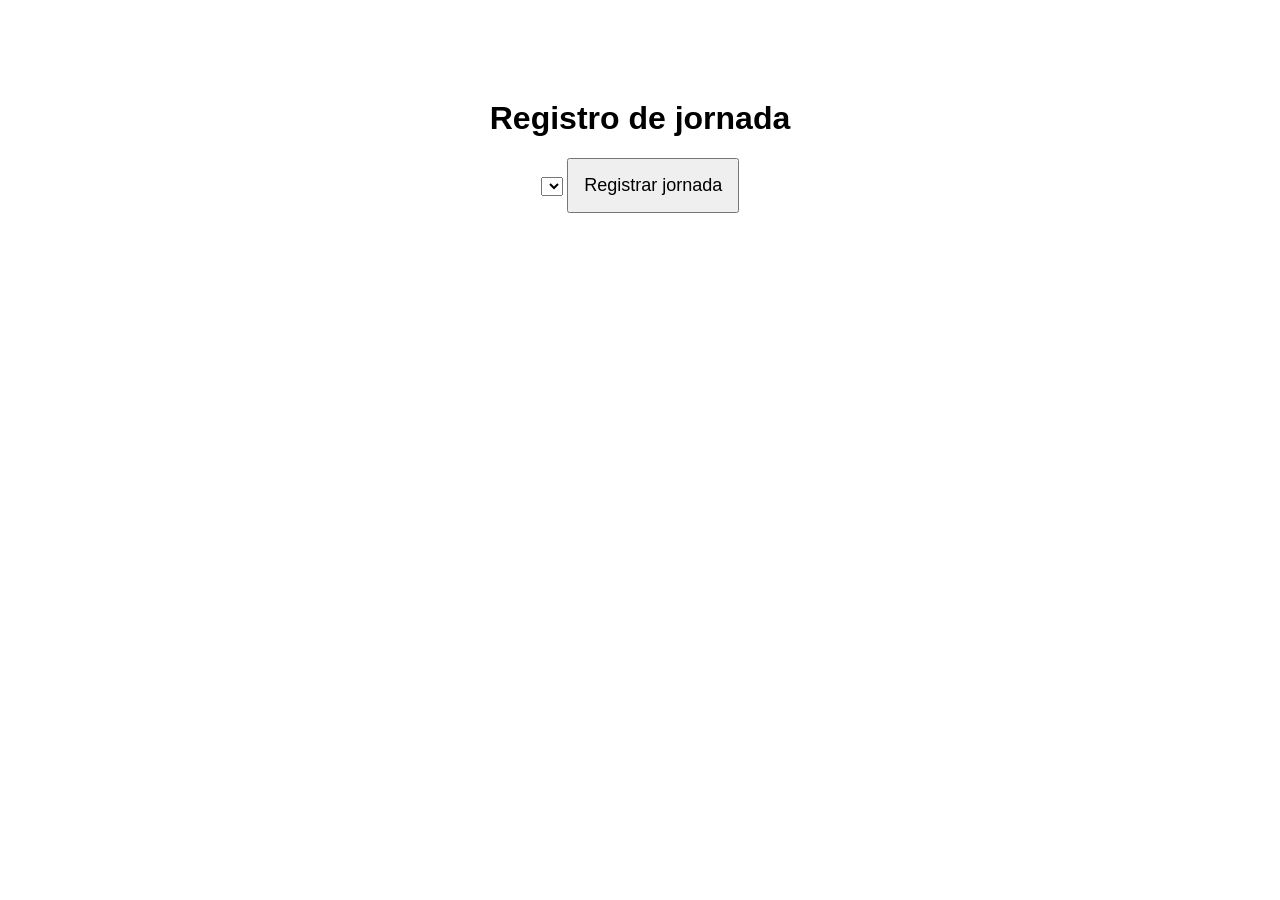
==== frontend/index.html @ 9835884b "primer commit sistema peluqueria" ====
<!DOCTYPE html>
<html>

<head>
<meta charset="UTF-8">
<title>Registro de jornada</title>
<link rel="stylesheet" href="style.css">
</head>

<body>

<h1>Registro de jornada</h1>

<select id="empleado"></select>

<button onclick="registrar()">Registrar jornada</button>

<p id="mensaje"></p>

<script src="script.js"></script>

</body>
</html>
---- frontend/style.css ----
body{
font-family:Arial;
text-align:center;
margin-top:100px;
}

button{
padding:15px;
font-size:18px;
}
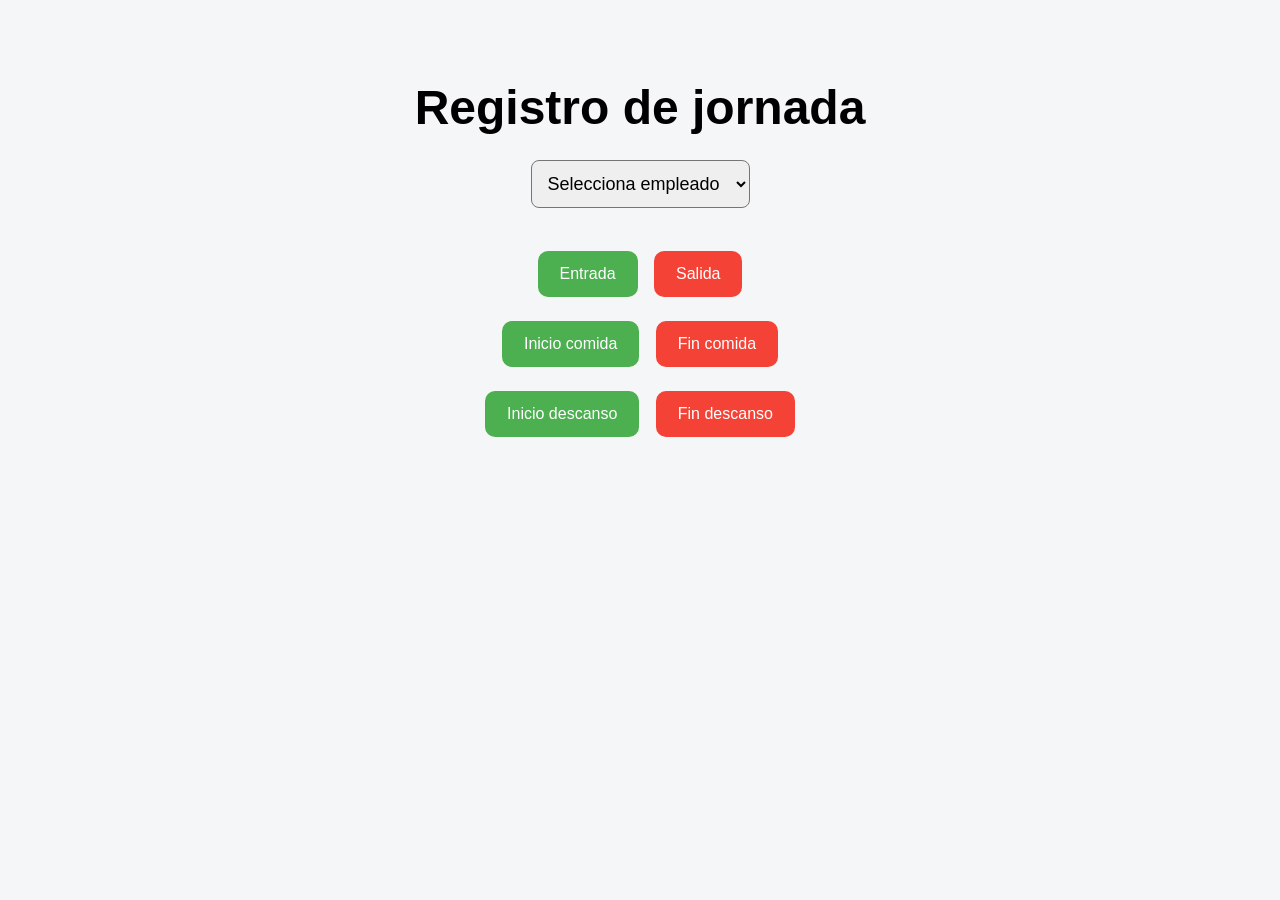
==== commit d972a5bd: "add resumen_hoy route" ====
--- a/frontend/index.html
+++ b/frontend/index.html
@@ -11,10 +11,29 @@
 
 <h1>Registro de jornada</h1>
 
-<select id="empleado"></select>
+<select id="empleado_id">
+  <option value="">Selecciona empleado</option>
+  <option value="1">Camilo</option>
+  <option value="2">Ronald</option>
+  <option value="3">Melany</option>
+</select>
 
-<button onclick="registrar()">Registrar jornada</button>
+<div>
+  <button onclick="marcar('entrada')">Entrada</button>
+  <button onclick="marcar('salida')">Salida</button>
+</div>
 
+<div>
+  <button onclick="marcar('inicio_comida')">Inicio comida</button>
+  <button onclick="marcar('fin_comida')">Fin comida</button>
+</div>
+
+<div>
+  <button onclick="marcar('inicio_descanso')">Inicio descanso</button>
+  <button onclick="marcar('fin_descanso')">Fin descanso</button>
+</div>
+
+<p id="mensaje"></p>
 <p id="mensaje"></p>
 
 <script src="script.js"></script>
--- a/frontend/style.css
+++ b/frontend/style.css
@@ -1,10 +1,85 @@
-body{
-font-family:Arial;
-text-align:center;
-margin-top:100px;
+body {
+  font-family: Arial, sans-serif;
+  background: #f4f6f8;
+  text-align: center;
+  margin-top: 80px;
 }
 
-button{
-padding:15px;
-font-size:18px;
+h1 {
+  margin-bottom: 20px;
+}
+
+select {
+  padding: 10px;
+  font-size: 16px;
+  margin-bottom: 20px;
+}
+
+button {
+  margin: 5px;
+  padding: 12px 18px;
+  border: none;
+  border-radius: 8px;
+  cursor: pointer;
+  font-size: 14px;
+  transition: 0.2s;
+}
+
+button:hover {
+  transform: scale(1.05);
+}
+
+button:nth-child(1) { background: #4CAF50; color: white; }
+button:nth-child(2) { background: #f44336; color: white; }
+button:nth-child(3) { background: #ff9800; color: white; }
+button:nth-child(4) { background: #2196F3; color: white; }
+button:nth-child(5) { background: #9c27b0; color: white; }
+button:nth-child(6) { background: #607d8b; color: white; }
+
+#mensaje {
+  margin-top: 20px;
+  font-weight: bold;
+}
+
+body {
+  font-family: Arial, sans-serif;
+  background: #f4f6f8;
+  text-align: center;
+  margin-top: 80px;
+}
+
+h1 {
+  margin-bottom: 25px;
+  font-size: 48px;
+}
+
+select {
+  padding: 12px;
+  font-size: 18px;
+  margin-bottom: 25px;
+  border-radius: 8px;
+}
+
+div {
+  margin: 12px 0;
+}
+
+button {
+  margin: 6px;
+  padding: 14px 22px;
+  border: none;
+  border-radius: 10px;
+  cursor: pointer;
+  font-size: 16px;
+  transition: 0.2s;
+}
+
+button:hover {
+  transform: scale(1.04);
+}
+
+#mensaje {
+  margin-top: 25px;
+  font-weight: bold;
+  font-size: 18px;
 }
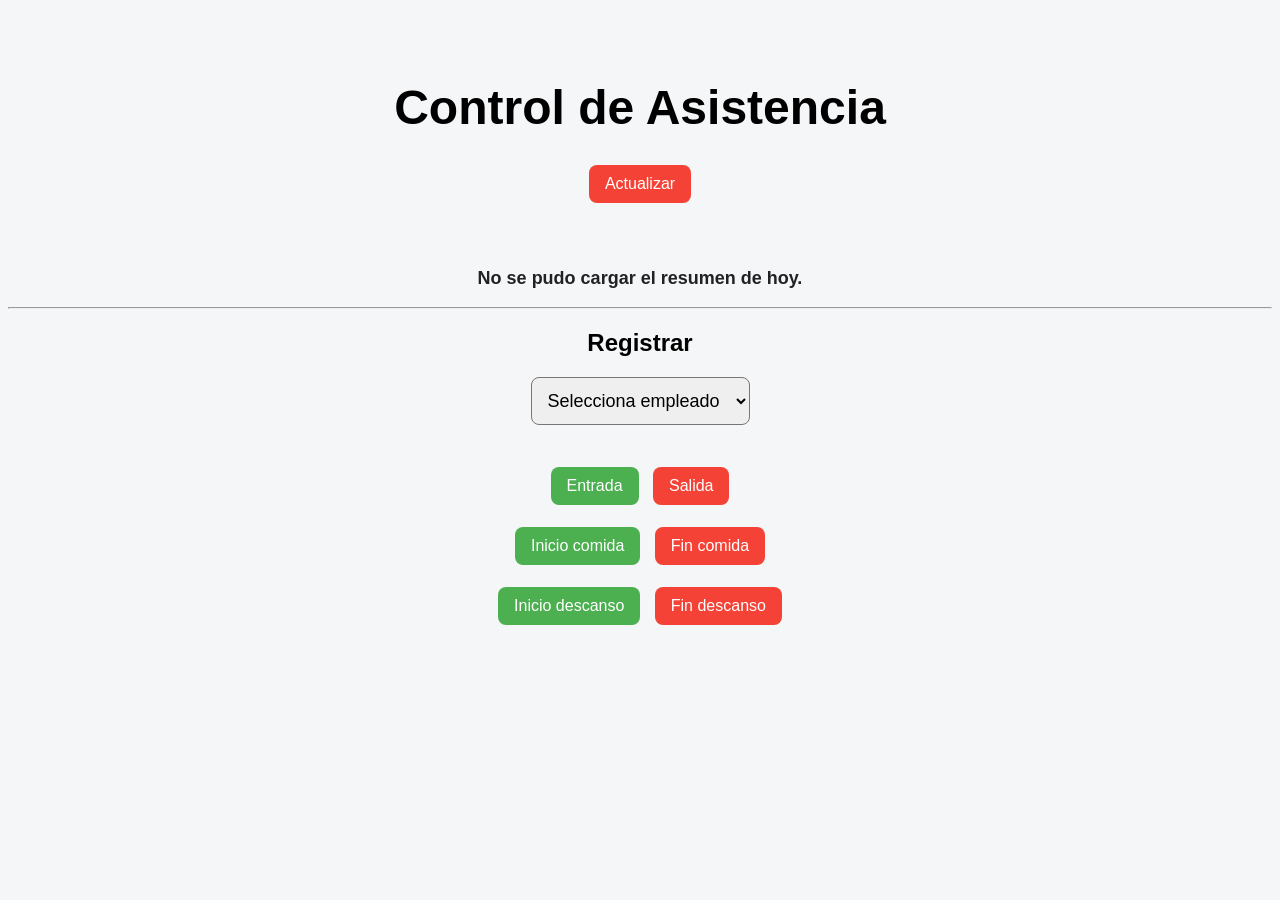
==== commit 7a0ecb02: "cambios nuevos" ====
--- a/frontend/index.html
+++ b/frontend/index.html
@@ -1,42 +1,46 @@
 <!DOCTYPE html>
 <html>
-
 <head>
-<meta charset="UTF-8">
-<title>Registro de jornada</title>
-<link rel="stylesheet" href="style.css">
+  <meta charset="UTF-8">
+  <title>Registro de jornada</title>
+  <link rel="stylesheet" href="style.css">
 </head>
-
 <body>
 
-<h1>Registro de jornada</h1>
+  <h1>Control de Asistencia</h1>
 
-<select id="empleado_id">
-  <option value="">Selecciona empleado</option>
-  <option value="1">Camilo</option>
-  <option value="2">Ronald</option>
-  <option value="3">Melany</option>
-</select>
+  <button onclick="cargarResumen()">Actualizar</button>
 
-<div>
-  <button onclick="marcar('entrada')">Entrada</button>
-  <button onclick="marcar('salida')">Salida</button>
-</div>
+  <div id="panel"></div>
 
-<div>
-  <button onclick="marcar('inicio_comida')">Inicio comida</button>
-  <button onclick="marcar('fin_comida')">Fin comida</button>
-</div>
+  <p id="mensaje"></p>
+  <hr>
 
-<div>
-  <button onclick="marcar('inicio_descanso')">Inicio descanso</button>
-  <button onclick="marcar('fin_descanso')">Fin descanso</button>
-</div>
+  <h2>Registrar</h2>
 
-<p id="mensaje"></p>
-<p id="mensaje"></p>
+  <select id="empleado_id">
+    <option value="">Selecciona empleado</option>
+    <option value="1">Camilo</option>
+    <option value="2">Ronald</option>
+    <option value="3">Melany</option>
+  </select>
 
-<script src="script.js"></script>
+  <div>
+    <button onclick="marcar('entrada')">Entrada</button>
+    <button onclick="marcar('salida')">Salida</button>
+  </div>
+
+  <div>
+    <button onclick="marcar('inicio_comida')">Inicio comida</button>
+    <button onclick="marcar('fin_comida')">Fin comida</button>
+  </div>
+
+  <div>
+    <button onclick="marcar('inicio_descanso')">Inicio descanso</button>
+    <button onclick="marcar('fin_descanso')">Fin descanso</button>
+  </div>
+
+  <script src="script.js"></script>
 
 </body>
 </html>
--- a/frontend/style.css
+++ b/frontend/style.css
@@ -82,4 +82,53 @@
   margin-top: 25px;
   font-weight: bold;
   font-size: 18px;
+}
+body {
+  font-family: Arial;
+  background: #f4f6f8;
+  text-align: center;
+}
+
+h1 {
+  margin-top: 30px;
+}
+
+#panel {
+  display: flex;
+  justify-content: center;
+  gap: 20px;
+  margin: 30px;
+}
+
+.card {
+  background: white;
+  padding: 20px;
+  border-radius: 12px;
+  width: 180px;
+  box-shadow: 0 4px 10px rgba(0,0,0,0.1);
+}
+
+button {
+  margin: 5px;
+  padding: 10px 16px;
+  border: none;
+  border-radius: 8px;
+  cursor: pointer;
+}
+.card h3 {
+  margin-bottom: 10px;
+}
+
+.tiempo {
+  font-size: 22px;
+  font-weight: bold;
+  color: #222;
+  margin: 12px 0;
+}
+
+#mensaje {
+  margin-top: 20px;
+  font-size: 18px;
+  font-weight: bold;
+  color: #222;
 }
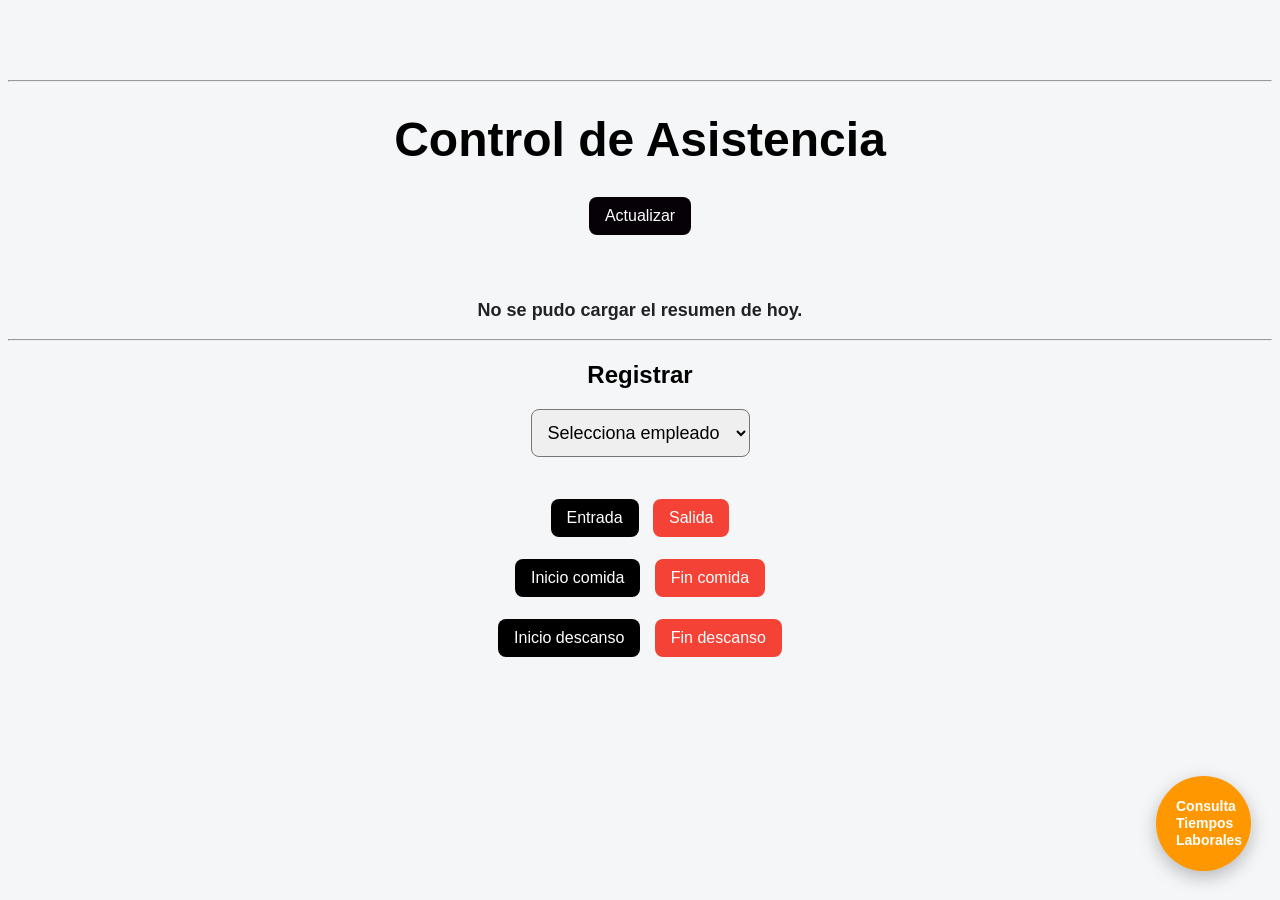
==== commit 7a7a5ead: "Proyecto control asistencia listo" ====
--- a/frontend/index.html
+++ b/frontend/index.html
@@ -4,6 +4,35 @@
   <meta charset="UTF-8">
   <title>Registro de jornada</title>
   <link rel="stylesheet" href="style.css">
+  <hr>
+
+<!-- Botón flotante -->
+<button id="btnHistorialFlotante" onclick="toggleHistorial()">
+  Consulta Tiempos Laborales
+</button>
+
+<!-- Panel flotante del historial -->
+<div id="panelHistorial" class="panel-historial oculto">
+  <div class="panel-historial-header">
+    <h2>Historial de jornadas</h2>
+    <button class="cerrar-panel" onclick="toggleHistorial()">✕</button>
+  </div>
+
+  <div class="filtros-historial">
+    <select id="filtro_empleado">
+      <option value="">Todos los empleados</option>
+      <option value="1">Camilo</option>
+      <option value="2">Ronald</option>
+      <option value="3">Melany</option>
+    </select>
+
+    <input type="date" id="filtro_fecha">
+
+    <button onclick="cargarHistorial()">Consultar historial</button>
+  </div>
+
+  <div id="historial"></div>
+</div>
 </head>
 <body>
 
--- a/frontend/style.css
+++ b/frontend/style.css
@@ -1,6 +1,6 @@
 body {
   font-family: Arial, sans-serif;
-  background: #f4f6f8;
+  background: #081f36;
   text-align: center;
   margin-top: 80px;
 }
@@ -29,11 +29,11 @@
   transform: scale(1.05);
 }
 
-button:nth-child(1) { background: #4CAF50; color: white; }
+button:nth-child(1) { background: #000000; color: white; }
 button:nth-child(2) { background: #f44336; color: white; }
 button:nth-child(3) { background: #ff9800; color: white; }
 button:nth-child(4) { background: #2196F3; color: white; }
-button:nth-child(5) { background: #9c27b0; color: white; }
+button:nth-child(5) { background: #060107; color: rgb(255, 255, 255); }
 button:nth-child(6) { background: #607d8b; color: white; }
 
 #mensaje {
@@ -131,4 +131,130 @@
   font-size: 18px;
   font-weight: bold;
   color: #222;
+}
+/* Botón flotante */
+#btnHistorialFlotante {
+  position: fixed;
+  bottom: 24px;
+  right: 24px;
+  width: 95px;
+  height: 95px;
+  border-radius: 50%;
+  border: none;
+  background: #ff9800;
+  color: white;
+  font-weight: bold;
+  font-size: 13px;
+  text-align: center;
+  padding: 12px;
+  cursor: pointer;
+  box-shadow: 0 6px 18px rgba(0, 0, 0, 0.25);
+  z-index: 1000;
+  line-height: 1.2;
+}
+
+#btnHistorialFlotante:hover {
+  transform: scale(1.05);
+}
+
+/* Panel flotante */
+.panel-historial {
+  position: fixed;
+  bottom: 135px;
+  right: 24px;
+  width: 90%;
+  max-width: 1100px;
+  max-height: 75vh;
+  overflow-y: auto;
+  background: #ffffff;
+  border-radius: 18px;
+  box-shadow: 0 10px 30px rgba(0, 0, 0, 0.25);
+  padding: 24px;
+  z-index: 999;
+}
+
+/* ocultar */
+.oculto {
+  display: none;
+}
+
+/* cabecera */
+.panel-historial-header {
+  display: flex;
+  justify-content: space-between;
+  align-items: center;
+  margin-bottom: 20px;
+}
+
+.panel-historial-header h2 {
+  margin: 0;
+}
+
+/* botón cerrar */
+.cerrar-panel {
+  background: #f44336;
+  color: white;
+  border: none;
+  border-radius: 10px;
+  padding: 8px 12px;
+  cursor: pointer;
+  font-size: 16px;
+}
+
+/* filtros */
+.filtros-historial {
+  display: flex;
+  flex-wrap: wrap;
+  gap: 12px;
+  margin-bottom: 20px;
+}
+
+.filtros-historial select,
+.filtros-historial input {
+  padding: 10px;
+  font-size: 16px;
+}
+
+.filtros-historial button {
+  background: #ff9800;
+  color: white;
+  border: none;
+  border-radius: 10px;
+  padding: 10px 16px;
+  cursor: pointer;
+}
+
+/* tabla */
+#historial table {
+  width: 100%;
+  border-collapse: collapse;
+  font-size: 14px;
+}
+
+#historial th,
+#historial td {
+  border: 1px solid #ddd;
+  padding: 10px;
+  text-align: center;
+}
+
+#historial th {
+  background: #f5f5f5;
+  position: sticky;
+  top: 0;
+}
+#btnHistorialFlotante {
+  position: fixed;
+  bottom: 24px;
+  right: 24px;
+  border: none;
+  background: #ff9800;
+  color: white;
+  font-weight: bold;
+  font-size: 14px;
+  padding: 14px 20px;
+  border-radius: 999px;
+  cursor: pointer;
+  box-shadow: 0 6px 18px rgba(0, 0, 0, 0.25);
+  z-index: 1000;
 }
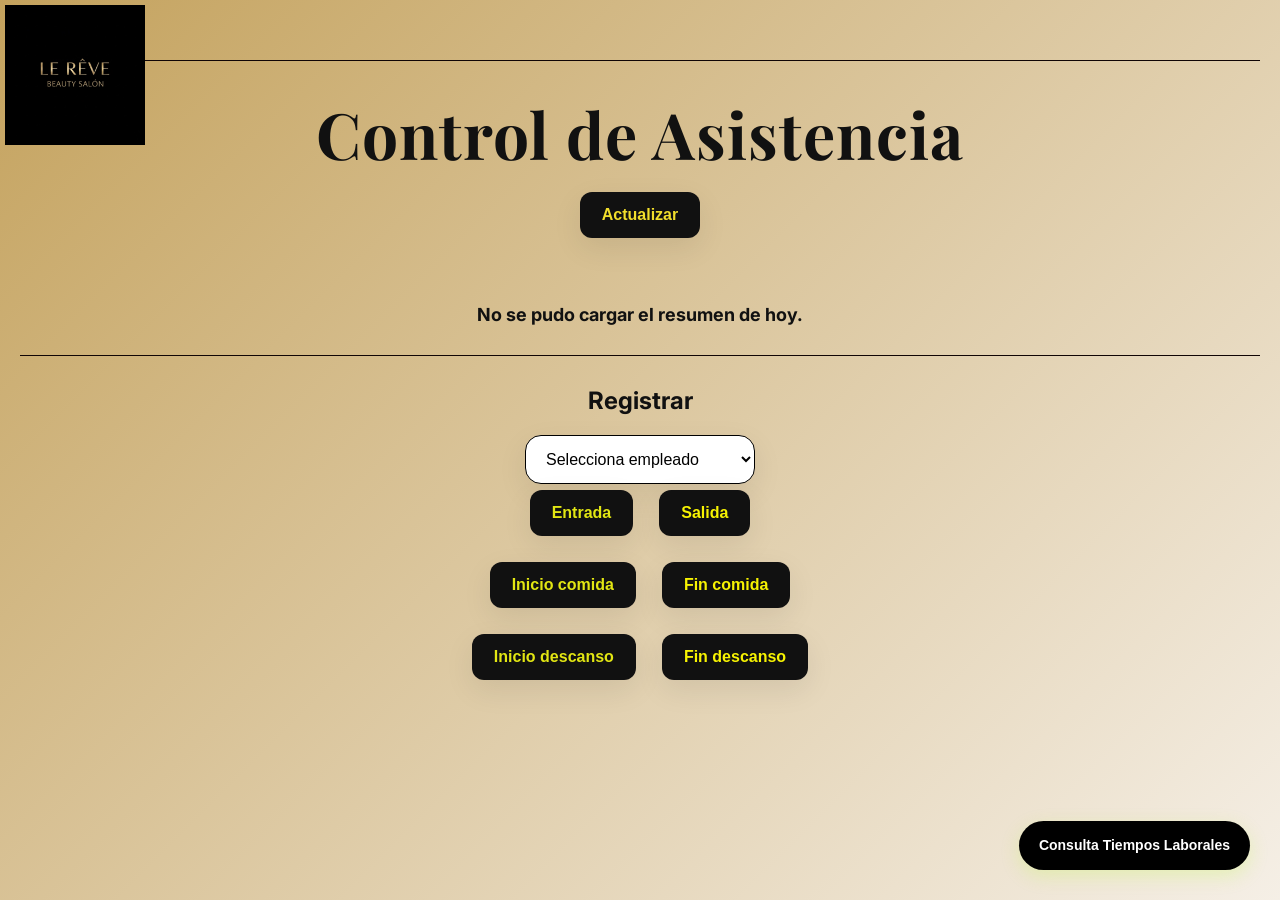
==== commit 98faa302: "finalizacion casi" ====
--- a/frontend/index.html
+++ b/frontend/index.html
@@ -11,7 +11,7 @@
   Consulta Tiempos Laborales
 </button>
 
-<!-- Panel flotante del historial -->
+<!-- Panel flotante del historial --> 
 <div id="panelHistorial" class="panel-historial oculto">
   <div class="panel-historial-header">
     <h2>Historial de jornadas</h2>
@@ -35,39 +35,41 @@
 </div>
 </head>
 <body>
-
+<img src="logo.jpeg" class="logo-salon" />
   <h1>Control de Asistencia</h1>
 
-  <button onclick="cargarResumen()">Actualizar</button>
+<button class="btn-actualizar" onclick="cargarResumen()">Actualizar</button>
 
-  <div id="panel"></div>
+<div id="panel"></div>
 
-  <p id="mensaje"></p>
-  <hr>
+<p id="mensaje"></p>
+<hr>
 
-  <h2>Registrar</h2>
+<h2>Registrar</h2>
 
-  <select id="empleado_id">
-    <option value="">Selecciona empleado</option>
-    <option value="1">Camilo</option>
-    <option value="2">Ronald</option>
-    <option value="3">Melany</option>
-  </select>
+<select id="empleado_id">
+  <option value="">Selecciona empleado</option>
+  <option value="1">Camilo</option>
+  <option value="2">Ronald</option>
+  <option value="3">Melany</option>
+</select>
 
-  <div>
-    <button onclick="marcar('entrada')">Entrada</button>
-    <button onclick="marcar('salida')">Salida</button>
+<div class="acciones">
+  <div class="fila-botones">
+    <button class="btn-entrada" onclick="marcar('entrada')">Entrada</button>
+    <button class="btn-salida" onclick="marcar('salida')">Salida</button>
   </div>
 
-  <div>
-    <button onclick="marcar('inicio_comida')">Inicio comida</button>
-    <button onclick="marcar('fin_comida')">Fin comida</button>
+  <div class="fila-botones">
+    <button class="btn-inicio-comida" onclick="marcar('inicio_comida')">Inicio comida</button>
+    <button class="btn-fin-comida" onclick="marcar('fin_comida')">Fin comida</button>
   </div>
 
-  <div>
-    <button onclick="marcar('inicio_descanso')">Inicio descanso</button>
-    <button onclick="marcar('fin_descanso')">Fin descanso</button>
+  <div class="fila-botones">
+    <button class="btn-inicio-descanso" onclick="marcar('inicio_descanso')">Inicio descanso</button>
+    <button class="btn-fin-descanso" onclick="marcar('fin_descanso')">Fin descanso</button>
   </div>
+</div>
 
   <script src="script.js"></script>
 
--- a/frontend/style.css
+++ b/frontend/style.css
@@ -1,184 +1,208 @@
+@import url('https://fonts.googleapis.com/css2?family=Playfair+Display:wght@700&family=Inter:wght@400;500;600;700&display=swap');
+
+:root {
+  --negro: #111111;
+  --dorado: #c9a227;
+  --beige: #c28934;
+  --blanco: #fffdf9;
+  --gris: #eaeaea;
+  --gris-texto: #555;
+  --verde: #4c956c;
+  --rojo: #e85d5d;
+  --azul: #4f6d7a;
+  --sombra: 0 10px 30px rgba(0, 0, 0, 0.08);
+}
+
+* {
+  box-sizing: border-box;
+}
+
 body {
-  font-family: Arial, sans-serif;
-  background: #081f36;
+  margin: 0;
+  padding: 30px 20px 80px;
+  font-family: 'Inter', sans-serif;
+  background: linear-gradient(135deg, #c4a25d, #f5efe6);
+  color: var(--negro);
   text-align: center;
-  margin-top: 80px;
+  min-height: 100vh;
 }
 
 h1 {
-  margin-bottom: 20px;
-}
-
-select {
-  padding: 10px;
+  font-family: 'Playfair Display', serif;
+  font-size: 64px;
+  margin: 20px 0 10px;
+  letter-spacing: 1px;
+}
+
+h2 {
+  font-size: 24px;
+  margin: 30px 0 20px;
+}
+
+hr {
+  border: none;
+  height: 1px;
+  background: #100505;
+  margin: 30px 0;
+}
+
+#mensaje {
+  margin: 20px 0;
+  font-weight: 700;
+  font-size: 18px;
+  color: var(--negro);
+}
+
+select,
+input[type="date"] {
+  padding: 14px 16px;
   font-size: 16px;
-  margin-bottom: 20px;
-}
-
-button {
-  margin: 5px;
-  padding: 12px 18px;
-  border: none;
-  border-radius: 8px;
-  cursor: pointer;
-  font-size: 14px;
-  transition: 0.2s;
-}
-
-button:hover {
-  transform: scale(1.05);
-}
-
-button:nth-child(1) { background: #000000; color: white; }
-button:nth-child(2) { background: #f44336; color: white; }
-button:nth-child(3) { background: #ff9800; color: white; }
-button:nth-child(4) { background: #2196F3; color: white; }
-button:nth-child(5) { background: #060107; color: rgb(255, 255, 255); }
-button:nth-child(6) { background: #607d8b; color: white; }
-
-#mensaje {
-  margin-top: 20px;
-  font-weight: bold;
-}
-
-body {
-  font-family: Arial, sans-serif;
-  background: #f4f6f8;
-  text-align: center;
-  margin-top: 80px;
-}
-
-h1 {
-  margin-bottom: 25px;
-  font-size: 48px;
-}
-
-select {
-  padding: 12px;
-  font-size: 18px;
-  margin-bottom: 25px;
-  border-radius: 8px;
-}
-
-div {
-  margin: 12px 0;
+  border-radius: 16px;
+  border: 1px solid #000000;
+  background: white;
+  min-width: 230px;
+  box-shadow: var(--sombra);
 }
 
 button {
   margin: 6px;
   padding: 14px 22px;
   border: none;
-  border-radius: 10px;
+  border-radius: 12px;
   cursor: pointer;
   font-size: 16px;
-  transition: 0.2s;
+  font-weight: 600;
+  transition: 0.2s ease;
+  box-shadow: var(--sombra);
 }
 
 button:hover {
-  transform: scale(1.04);
-}
-
-#mensaje {
-  margin-top: 25px;
-  font-weight: bold;
-  font-size: 18px;
-}
-body {
-  font-family: Arial;
-  background: #f4f6f8;
-  text-align: center;
-}
-
-h1 {
-  margin-top: 30px;
+  transform: translateY(-2px);
+}
+
+.btn-actualizar {
+  background: var(--negro);
+  color: rgb(241, 222, 44);
+}
+
+.btn-entrada,
+.btn-inicio-comida,
+.btn-inicio-descanso {
+  background: var(--negro);
+  color: rgb(226, 230, 19);
+}
+
+.btn-salida,
+.btn-fin-comida,
+.btn-fin-descanso {
+  background: var(--negro);
+  color: rgb(247, 243, 2);
 }
 
 #panel {
   display: flex;
   justify-content: center;
-  gap: 20px;
-  margin: 30px;
+  gap: 24px;
+  flex-wrap: wrap;
+  margin: 30px auto;
+  max-width: 1200px;
 }
 
 .card {
-  background: white;
-  padding: 20px;
-  border-radius: 12px;
-  width: 180px;
-  box-shadow: 0 4px 10px rgba(0,0,0,0.1);
-}
-
-button {
-  margin: 5px;
-  padding: 10px 16px;
-  border: none;
-  border-radius: 8px;
-  cursor: pointer;
-}
+  background: var(--blanco);
+  padding: 24px 20px;
+  border-radius: 20px;
+  width: 260px;
+  box-shadow: var(--sombra);
+  border-top: 6px solid var(--dorado);
+}
+
 .card h3 {
-  margin-bottom: 10px;
+  margin-bottom: 14px;
+  font-size: 22px;
+}
+
+.card p {
+  margin: 8px 0;
 }
 
 .tiempo {
   font-size: 22px;
   font-weight: bold;
   color: #222;
-  margin: 12px 0;
-}
-
-#mensaje {
-  margin-top: 20px;
-  font-size: 18px;
-  font-weight: bold;
-  color: #222;
-}
-/* Botón flotante */
+  margin: 14px 0;
+}
+
+.estado-trabajando {
+  border-top-color: var(--verde);
+}
+
+.estado-en-comida {
+  border-top-color: var(--dorado);
+}
+
+.estado-en-descanso {
+  border-top-color: var(--azul);
+}
+
+.estado-finalizado {
+  border-top-color: var(--rojo);
+}
+
+.estado-sin-iniciar {
+  border-top-color: #fa0202;
+}
+
+.acciones {
+  display: flex;
+  flex-direction: column;
+  align-items: center;
+  gap: 14px;
+}
+
+.fila-botones {
+  display: flex;
+  justify-content: center;
+  gap: 14px;
+  flex-wrap: wrap;
+}
+
 #btnHistorialFlotante {
   position: fixed;
   bottom: 24px;
   right: 24px;
-  width: 95px;
-  height: 95px;
-  border-radius: 50%;
   border: none;
-  background: #ff9800;
+  background: #000000;
   color: white;
   font-weight: bold;
-  font-size: 13px;
-  text-align: center;
-  padding: 12px;
+  font-size: 14px;
+  padding: 16px 20px;
+  border-radius: 999px;
   cursor: pointer;
-  box-shadow: 0 6px 18px rgba(0, 0, 0, 0.25);
+  box-shadow: 0 6px 18px rgba(189, 251, 57, 0.25);
   z-index: 1000;
   line-height: 1.2;
 }
 
-#btnHistorialFlotante:hover {
-  transform: scale(1.05);
-}
-
-/* Panel flotante */
 .panel-historial {
   position: fixed;
-  bottom: 135px;
+  bottom: 100px;
   right: 24px;
   width: 90%;
   max-width: 1100px;
   max-height: 75vh;
   overflow-y: auto;
-  background: #ffffff;
+  background: #8b8332;
   border-radius: 18px;
-  box-shadow: 0 10px 30px rgba(0, 0, 0, 0.25);
+  box-shadow: 0 20px 45px rgba(0, 0, 0, 0.18);
   padding: 24px;
   z-index: 999;
 }
 
-/* ocultar */
 .oculto {
   display: none;
 }
 
-/* cabecera */
 .panel-historial-header {
   display: flex;
   justify-content: space-between;
@@ -190,45 +214,32 @@
   margin: 0;
 }
 
-/* botón cerrar */
 .cerrar-panel {
-  background: #f44336;
-  color: white;
-  border: none;
+  background: var(--rojo);
+  color: white;
   border-radius: 10px;
   padding: 8px 12px;
-  cursor: pointer;
   font-size: 16px;
 }
 
-/* filtros */
 .filtros-historial {
   display: flex;
   flex-wrap: wrap;
   gap: 12px;
+  justify-content: center;
   margin-bottom: 20px;
-}
-
-.filtros-historial select,
-.filtros-historial input {
-  padding: 10px;
-  font-size: 16px;
 }
 
 .filtros-historial button {
   background: #ff9800;
   color: white;
-  border: none;
-  border-radius: 10px;
-  padding: 10px 16px;
-  cursor: pointer;
-}
-
-/* tabla */
+}
+
 #historial table {
   width: 100%;
   border-collapse: collapse;
   font-size: 14px;
+  background: white;
 }
 
 #historial th,
@@ -239,22 +250,48 @@
 }
 
 #historial th {
-  background: #f5f5f5;
+  background: #111111;
+  color: white;
   position: sticky;
   top: 0;
 }
-#btnHistorialFlotante {
+
+@media (max-width: 768px) {
+  h1 {
+    font-size: 42px;
+  }
+
+  .card {
+    width: 100%;
+    max-width: 330px;
+  }
+
+  #btnHistorialFlotante {
+    right: 16px;
+    bottom: 16px;
+    font-size: 13px;
+    padding: 14px 16px;
+  }
+
+  .panel-historial {
+    right: 10px;
+    left: 10px;
+    width: auto;
+    bottom: 80px;
+  }
+}
+
+.logo-salon {
   position: fixed;
-  bottom: 24px;
-  right: 24px;
-  border: none;
-  background: #ff9800;
-  color: white;
-  font-weight: bold;
-  font-size: 14px;
-  padding: 14px 20px;
-  border-radius: 999px;
-  cursor: pointer;
-  box-shadow: 0 6px 18px rgba(0, 0, 0, 0.25);
+  top: 5px;
+  left: 5px;
+  width: 140px;
+  opacity: 185; 
   z-index: 1000;
+  transition: 0.3s ease;
+}
+
+.logo-salon:hover {
+  opacity: 1;
+  transform: scale(1.75);
 }
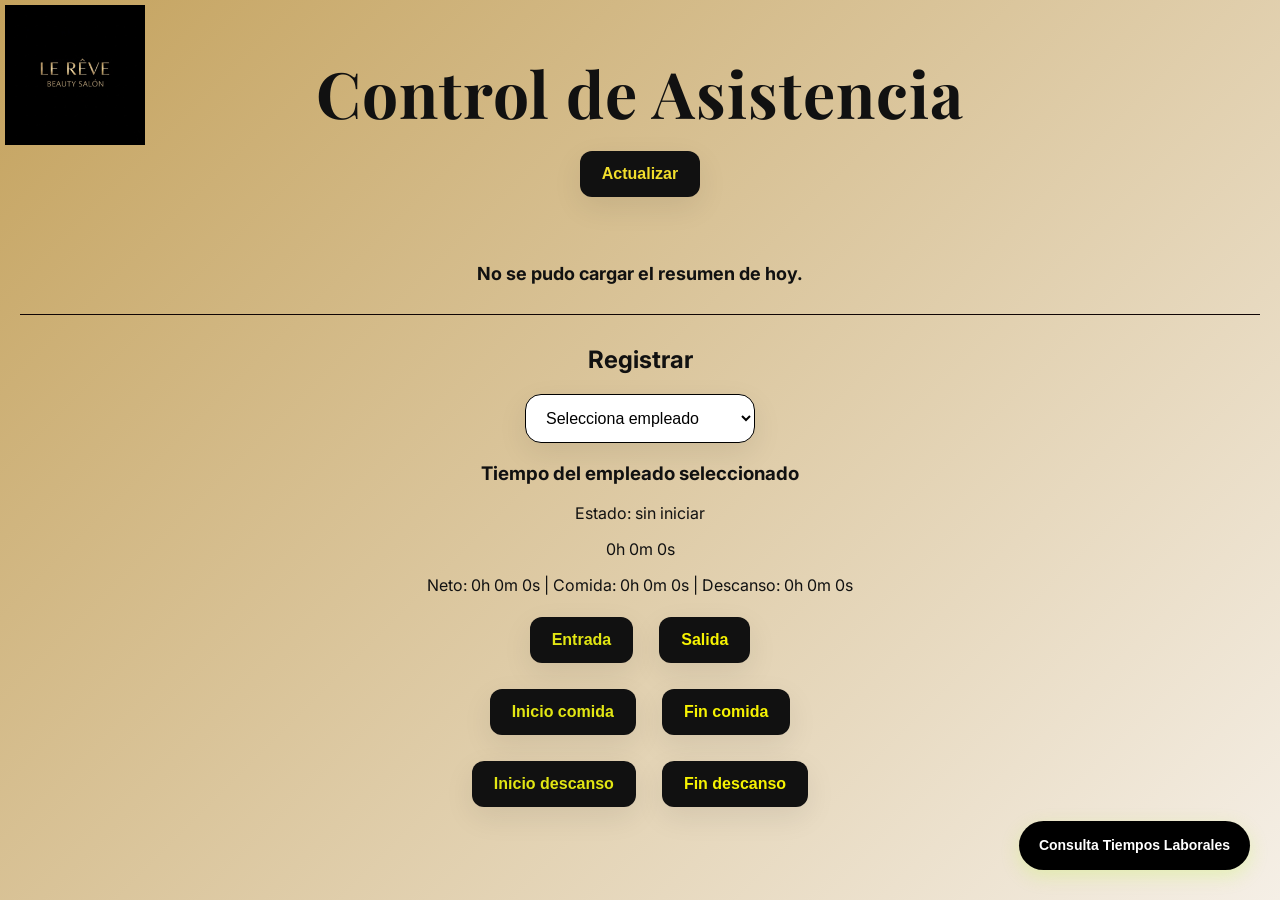
==== commit 4d898d3b: "servir frontend desde flask" ====
--- a/frontend/index.html
+++ b/frontend/index.html
@@ -1,77 +1,82 @@
 <!DOCTYPE html>
-<html>
+<html lang="es">
 <head>
   <meta charset="UTF-8">
   <title>Registro de jornada</title>
   <link rel="stylesheet" href="style.css">
+</head>
+<body>
+  <img src="logo.jpeg" class="logo-salon" alt="Logo del salón" />
+  <h1>Control de Asistencia</h1>
+
+  <button class="btn-actualizar" onclick="cargarResumen()">Actualizar</button>
+
+  <div id="panel"></div>
+
+  <p id="mensaje"></p>
   <hr>
 
-<!-- Botón flotante -->
-<button id="btnHistorialFlotante" onclick="toggleHistorial()">
-  Consulta Tiempos Laborales
-</button>
+  <button id="btnHistorialFlotante" onclick="toggleHistorial()">
+    Consulta Tiempos Laborales
+  </button>
 
-<!-- Panel flotante del historial --> 
-<div id="panelHistorial" class="panel-historial oculto">
-  <div class="panel-historial-header">
-    <h2>Historial de jornadas</h2>
-    <button class="cerrar-panel" onclick="toggleHistorial()">✕</button>
+  <div id="panelHistorial" class="panel-historial oculto">
+    <div class="panel-historial-header">
+      <h2>Historial de jornadas</h2>
+      <button class="cerrar-panel" onclick="toggleHistorial()">✕</button>
+    </div>
+
+    <div class="filtros-historial">
+      <select id="filtro_empleado">
+        <option value="">Todos los empleados</option>
+        <option value="1">Camilo</option>
+        <option value="2">Ronald</option>
+        <option value="3">Melany</option>
+      </select>
+
+      <input type="date" id="filtro_fecha">
+
+      <button onclick="cargarHistorial()">Consultar historial</button>
+    </div>
+
+    <div id="historial"></div>
   </div>
 
-  <div class="filtros-historial">
-    <select id="filtro_empleado">
-      <option value="">Todos los empleados</option>
-      <option value="1">Camilo</option>
-      <option value="2">Ronald</option>
-      <option value="3">Melany</option>
-    </select>
+  <h2>Registrar</h2>
 
-    <input type="date" id="filtro_fecha">
+  <select id="empleado_id">
+    <option value="">Selecciona empleado</option>
+    <option value="1">Camilo</option>
+    <option value="2">Ronald</option>
+    <option value="3">Melany</option>
+  </select>
 
-    <button onclick="cargarHistorial()">Consultar historial</button>
+  <div class="panel-empleado-seleccionado">
+    <h3>Tiempo del empleado seleccionado</h3>
+    <p id="estadoEmpleadoSeleccionado">Estado: sin iniciar</p>
+    <p id="cronometroEmpleado">0h 0m 0s</p>
+    <p id="detalleEmpleadoSeleccionado">
+      Neto: 0h 0m 0s | Comida: 0h 0m 0s | Descanso: 0h 0m 0s
+    </p>
   </div>
 
-  <div id="historial"></div>
-</div>
-</head>
-<body>
-<img src="logo.jpeg" class="logo-salon" />
-  <h1>Control de Asistencia</h1>
+  <div class="acciones">
+    <div class="fila-botones">
+      <button class="btn-entrada" onclick="marcar('entrada')">Entrada</button>
+      <button class="btn-salida" onclick="marcar('salida')">Salida</button>
+    </div>
 
-<button class="btn-actualizar" onclick="cargarResumen()">Actualizar</button>
+    <div class="fila-botones">
+      <button class="btn-inicio-comida" onclick="marcar('inicio_comida')">Inicio comida</button>
+      <button class="btn-fin-comida" onclick="marcar('fin_comida')">Fin comida</button>
+    </div>
 
-<div id="panel"></div>
-
-<p id="mensaje"></p>
-<hr>
-
-<h2>Registrar</h2>
-
-<select id="empleado_id">
-  <option value="">Selecciona empleado</option>
-  <option value="1">Camilo</option>
-  <option value="2">Ronald</option>
-  <option value="3">Melany</option>
-</select>
-
-<div class="acciones">
-  <div class="fila-botones">
-    <button class="btn-entrada" onclick="marcar('entrada')">Entrada</button>
-    <button class="btn-salida" onclick="marcar('salida')">Salida</button>
+    <div class="fila-botones">
+      <button class="btn-inicio-descanso" onclick="marcar('inicio_descanso')">Inicio descanso</button>
+      <button class="btn-fin-descanso" onclick="marcar('fin_descanso')">Fin descanso</button>
+    </div>
   </div>
 
-  <div class="fila-botones">
-    <button class="btn-inicio-comida" onclick="marcar('inicio_comida')">Inicio comida</button>
-    <button class="btn-fin-comida" onclick="marcar('fin_comida')">Fin comida</button>
-  </div>
-
-  <div class="fila-botones">
-    <button class="btn-inicio-descanso" onclick="marcar('inicio_descanso')">Inicio descanso</button>
-    <button class="btn-fin-descanso" onclick="marcar('fin_descanso')">Fin descanso</button>
-  </div>
-</div>
-
   <script src="script.js"></script>
-
 </body>
 </html>
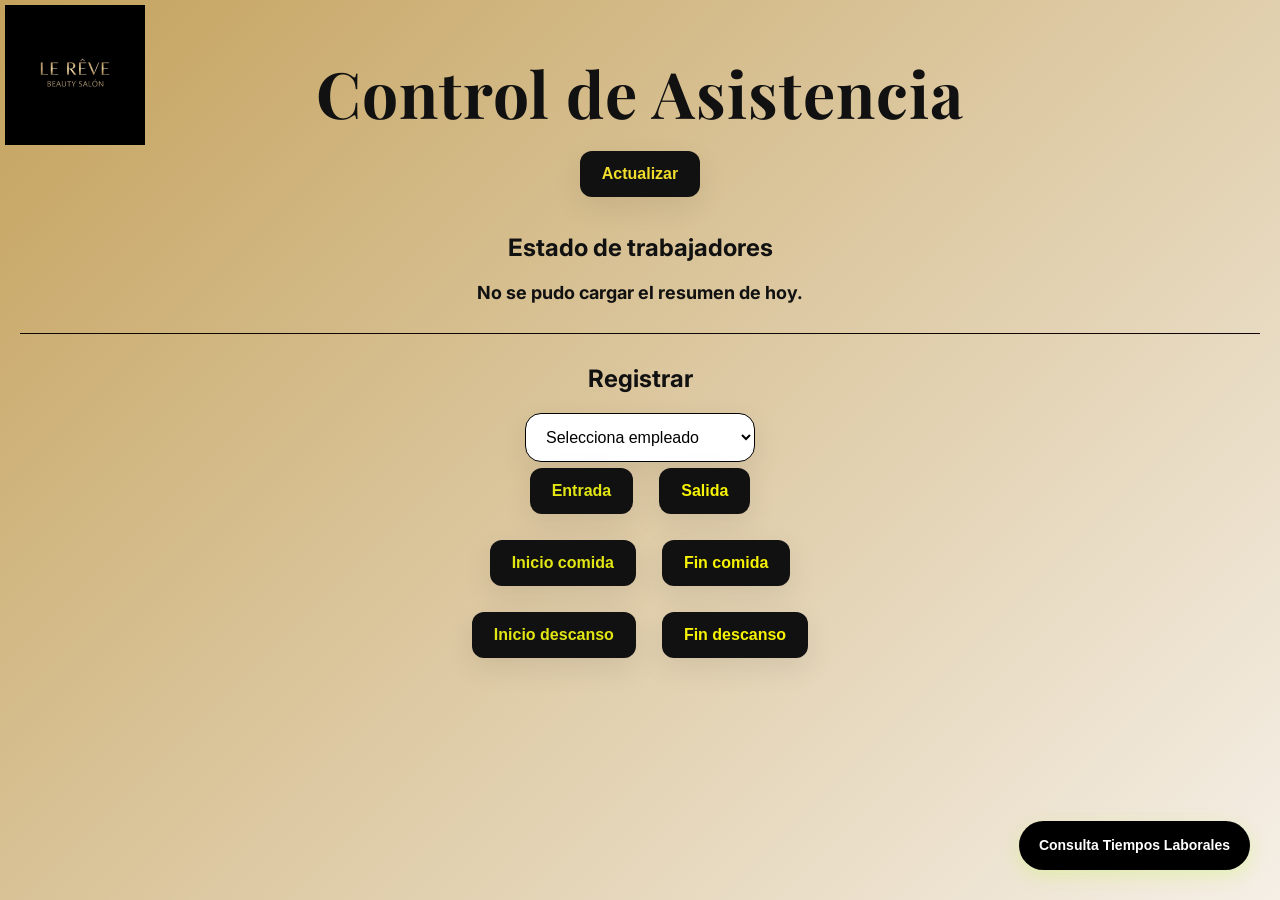
==== commit 3b240bb5: "ultimos pasos" ====
--- a/frontend/index.html
+++ b/frontend/index.html
@@ -6,12 +6,13 @@
   <link rel="stylesheet" href="style.css">
 </head>
 <body>
-  <img src="logo.jpeg" class="logo-salon" alt="Logo del salón" />
+  <img src="logo.jpeg" class="logo-salon" alt="Logo del salón">
   <h1>Control de Asistencia</h1>
 
   <button class="btn-actualizar" onclick="cargarResumen()">Actualizar</button>
 
-  <div id="panel"></div>
+  <h2>Estado de trabajadores</h2>
+  <div id="panelTrabajadores" class="panel-trabajadores"></div>
 
   <p id="mensaje"></p>
   <hr>
@@ -35,7 +36,6 @@
       </select>
 
       <input type="date" id="filtro_fecha">
-
       <button onclick="cargarHistorial()">Consultar historial</button>
     </div>
 
@@ -50,15 +50,6 @@
     <option value="2">Ronald</option>
     <option value="3">Melany</option>
   </select>
-
-  <div class="panel-empleado-seleccionado">
-    <h3>Tiempo del empleado seleccionado</h3>
-    <p id="estadoEmpleadoSeleccionado">Estado: sin iniciar</p>
-    <p id="cronometroEmpleado">0h 0m 0s</p>
-    <p id="detalleEmpleadoSeleccionado">
-      Neto: 0h 0m 0s | Comida: 0h 0m 0s | Descanso: 0h 0m 0s
-    </p>
-  </div>
 
   <div class="acciones">
     <div class="fila-botones">
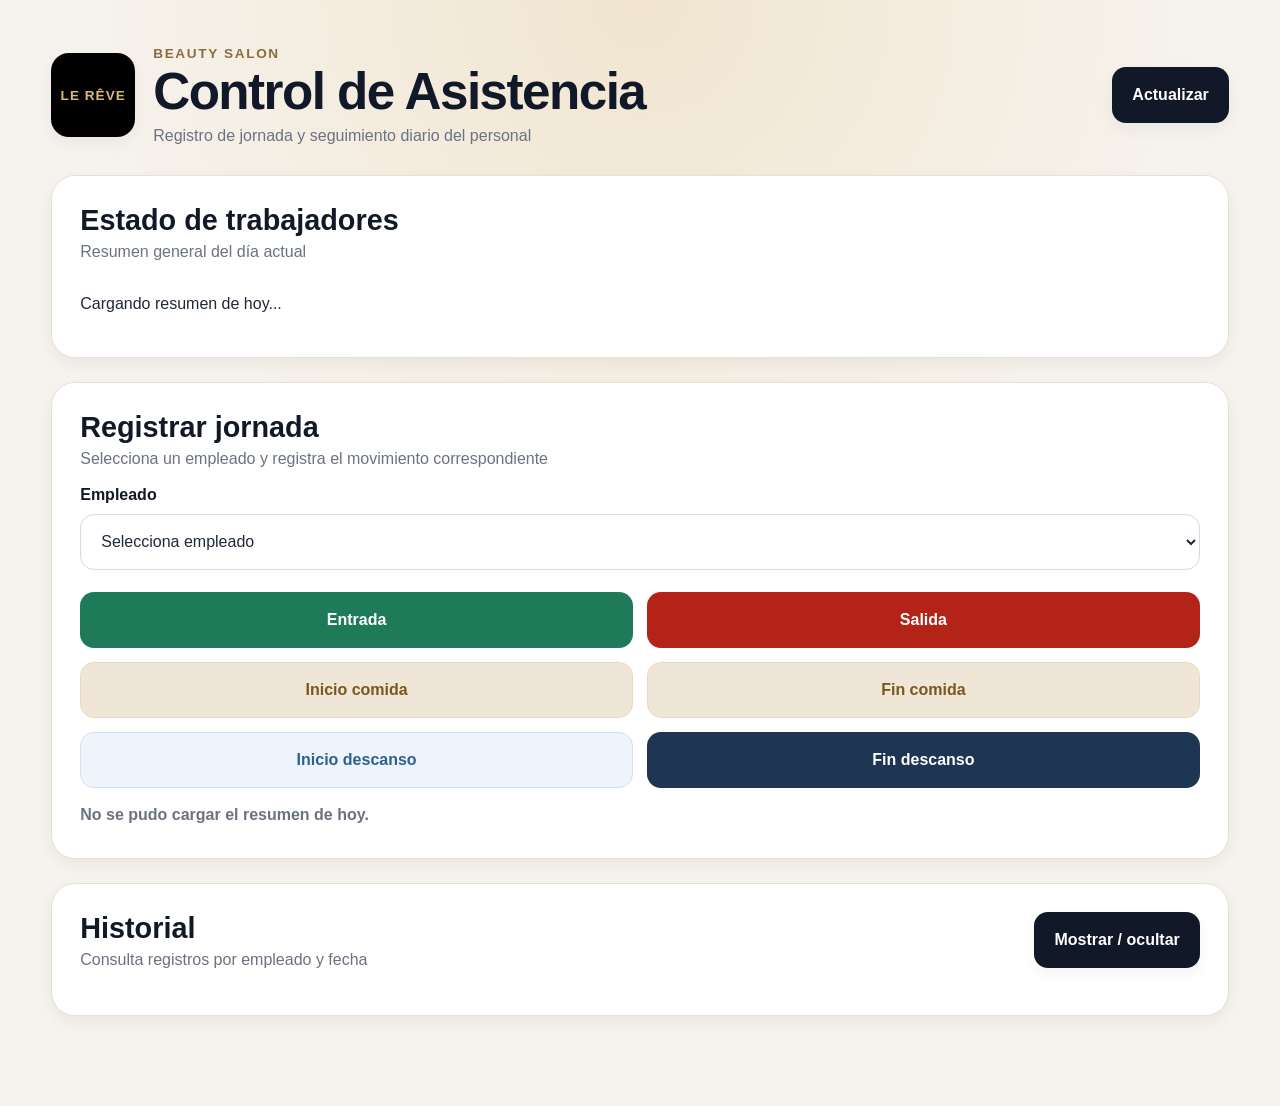
==== commit db1ae9eb: "ultimos pasos" ====
--- a/frontend/index.html
+++ b/frontend/index.html
@@ -1,71 +1,118 @@
 <!DOCTYPE html>
 <html lang="es">
 <head>
-  <meta charset="UTF-8">
-  <title>Registro de jornada</title>
-  <link rel="stylesheet" href="style.css">
+  <meta charset="UTF-8" />
+  <meta name="viewport" content="width=device-width, initial-scale=1.0" />
+  <title>Control de Asistencia | Le Rêve</title>
+  <link rel="stylesheet" href="style.css" />
 </head>
 <body>
-  <img src="logo.jpeg" class="logo-salon" alt="Logo del salón">
-  <h1>Control de Asistencia</h1>
+  <div class="app-shell">
+    <header class="topbar">
+      <div class="brand">
+        <div class="brand-logo">
+          <img src="logo.png" alt="Logo Le Rêve" onerror="this.style.display='none'; this.parentElement.innerHTML='<span>LE RÊVE</span>';">
+        </div>
+        <div class="brand-text">
+          <p class="eyebrow">Beauty Salon</p>
+          <h1>Control de Asistencia</h1>
+          <p class="subtitle">Registro de jornada y seguimiento diario del personal</p>
+        </div>
+      </div>
 
-  <button class="btn-actualizar" onclick="cargarResumen()">Actualizar</button>
+      <div class="topbar-actions">
+        <button id="btnActualizar" class="btn btn-primary" type="button" onclick="cargarResumen()">
+          Actualizar
+        </button>
+      </div>
+    </header>
 
-  <h2>Estado de trabajadores</h2>
-  <div id="panelTrabajadores" class="panel-trabajadores"></div>
+    <main class="dashboard">
+      <section class="card">
+        <div class="section-head">
+          <div>
+            <h2>Estado de trabajadores</h2>
+            <p>Resumen general del día actual</p>
+          </div>
+        </div>
 
-  <p id="mensaje"></p>
-  <hr>
+        <div id="panelTrabajadores" class="workers-grid">
+          <p>Cargando resumen de hoy...</p>
+        </div>
+      </section>
 
-  <button id="btnHistorialFlotante" onclick="toggleHistorial()">
-    Consulta Tiempos Laborales
-  </button>
+      <section class="card">
+        <div class="section-head">
+          <div>
+            <h2>Registrar jornada</h2>
+            <p>Selecciona un empleado y registra el movimiento correspondiente</p>
+          </div>
+        </div>
 
-  <div id="panelHistorial" class="panel-historial oculto">
-    <div class="panel-historial-header">
-      <h2>Historial de jornadas</h2>
-      <button class="cerrar-panel" onclick="toggleHistorial()">✕</button>
-    </div>
+        <div class="form-block">
+          <label for="empleado_id" class="field-label">Empleado</label>
+          <select id="empleado_id" class="input-control">
+            <option value="">Selecciona empleado</option>
+            <option value="1">Camilo</option>
+            <option value="2">Ronald</option>
+            <option value="3">Melany</option>
+          </select>
+        </div>
 
-    <div class="filtros-historial">
-      <select id="filtro_empleado">
-        <option value="">Todos los empleados</option>
-        <option value="1">Camilo</option>
-        <option value="2">Ronald</option>
-        <option value="3">Melany</option>
-      </select>
+        <div class="action-grid">
+          <button id="btnEntrada" class="btn btn-success" type="button" onclick="marcar('entrada')">Entrada</button>
+          <button id="btnSalida" class="btn btn-danger" type="button" onclick="marcar('salida')">Salida</button>
 
-      <input type="date" id="filtro_fecha">
-      <button onclick="cargarHistorial()">Consultar historial</button>
-    </div>
+          <button id="btnInicioComida" class="btn btn-neutral" type="button" onclick="marcar('inicio_comida')">Inicio comida</button>
+          <button id="btnFinComida" class="btn btn-neutral" type="button" onclick="marcar('fin_comida')">Fin comida</button>
 
-    <div id="historial"></div>
-  </div>
+          <button id="btnInicioDescanso" class="btn btn-secondary" type="button" onclick="marcar('inicio_descanso')">Inicio descanso</button>
+          <button id="btnFinDescanso" class="btn btn-secondary-dark" type="button" onclick="marcar('fin_descanso')">Fin descanso</button>
+        </div>
 
-  <h2>Registrar</h2>
+        <div id="mensaje" class="status-message" aria-live="polite"></div>
+      </section>
 
-  <select id="empleado_id">
-    <option value="">Selecciona empleado</option>
-    <option value="1">Camilo</option>
-    <option value="2">Ronald</option>
-    <option value="3">Melany</option>
-  </select>
+      <section class="card">
+        <div class="section-head">
+          <div>
+            <h2>Historial</h2>
+            <p>Consulta registros por empleado y fecha</p>
+          </div>
 
-  <div class="acciones">
-    <div class="fila-botones">
-      <button class="btn-entrada" onclick="marcar('entrada')">Entrada</button>
-      <button class="btn-salida" onclick="marcar('salida')">Salida</button>
-    </div>
+          <button class="btn btn-primary" type="button" onclick="toggleHistorial()">
+            Mostrar / ocultar
+          </button>
+        </div>
 
-    <div class="fila-botones">
-      <button class="btn-inicio-comida" onclick="marcar('inicio_comida')">Inicio comida</button>
-      <button class="btn-fin-comida" onclick="marcar('fin_comida')">Fin comida</button>
-    </div>
+        <div id="panelHistorial" class="historial-panel oculto">
+          <div class="filters-grid">
+            <div class="form-block">
+              <label for="filtro_empleado" class="field-label">Empleado</label>
+              <select id="filtro_empleado" class="input-control">
+                <option value="">Todos</option>
+                <option value="1">Camilo</option>
+                <option value="2">Ronald</option>
+                <option value="3">Melany</option>
+              </select>
+            </div>
 
-    <div class="fila-botones">
-      <button class="btn-inicio-descanso" onclick="marcar('inicio_descanso')">Inicio descanso</button>
-      <button class="btn-fin-descanso" onclick="marcar('fin_descanso')">Fin descanso</button>
-    </div>
+            <div class="form-block">
+              <label for="filtro_fecha" class="field-label">Fecha</label>
+              <input id="filtro_fecha" class="input-control" type="date" />
+            </div>
+          </div>
+
+          <div class="historial-actions">
+            <button id="btnConsulta" class="btn btn-primary" type="button" onclick="cargarHistorial()">
+              Consulta tiempos laborales
+            </button>
+          </div>
+
+          <div id="historial" class="history-table-wrap"></div>
+        </div>
+      </section>
+    </main>
   </div>
 
   <script src="script.js"></script>
--- a/frontend/style.css
+++ b/frontend/style.css
@@ -1,297 +1,517 @@
-@import url('https://fonts.googleapis.com/css2?family=Playfair+Display:wght@700&family=Inter:wght@400;500;600;700&display=swap');
-
 :root {
-  --negro: #111111;
-  --dorado: #c9a227;
-  --beige: #c28934;
-  --blanco: #fffdf9;
-  --gris: #eaeaea;
-  --gris-texto: #555;
-  --verde: #4c956c;
-  --rojo: #e85d5d;
-  --azul: #4f6d7a;
-  --sombra: 0 10px 30px rgba(0, 0, 0, 0.08);
+  --bg: #f6f3ee;
+  --surface: #ffffff;
+  --surface-soft: #faf8f5;
+  --border: #e7e1d7;
+
+  --text: #1f2937;
+  --text-soft: #6b7280;
+  --title: #111827;
+
+  --primary: #111827;
+  --primary-hover: #000000;
+
+  --success: #1f7a5a;
+  --success-hover: #176147;
+
+  --danger: #b42318;
+  --danger-hover: #8f1d14;
+
+  --secondary: #2f5f8f;
+  --secondary-hover: #24496f;
+
+  --secondary-dark: #1e3553;
+  --secondary-dark-hover: #172a42;
+
+  --neutral: #efe6d7;
+  --neutral-hover: #e5d8c2;
+  --neutral-text: #7a571c;
+
+  --shadow-sm: 0 6px 16px rgba(17, 24, 39, 0.05);
+  --shadow-md: 0 14px 35px rgba(17, 24, 39, 0.08);
+
+  --radius-sm: 12px;
+  --radius-md: 18px;
+  --radius-lg: 24px;
+
+  --container-width: 1180px;
+  --transition: 0.25s ease;
 }
 
 * {
   box-sizing: border-box;
 }
 
+html {
+  scroll-behavior: smooth;
+}
+
 body {
   margin: 0;
-  padding: 30px 20px 80px;
-  font-family: 'Inter', sans-serif;
-  background: linear-gradient(135deg, #c4a25d, #f5efe6);
-  color: var(--negro);
-  text-align: center;
-  min-height: 100vh;
-}
-
-h1 {
-  font-family: 'Playfair Display', serif;
-  font-size: 64px;
-  margin: 20px 0 10px;
-  letter-spacing: 1px;
-}
-
-h2 {
-  font-size: 24px;
-  margin: 30px 0 20px;
-}
-
-hr {
-  border: none;
-  height: 1px;
-  background: #100505;
-  margin: 30px 0;
-}
-
-#mensaje {
-  margin: 20px 0;
-  font-weight: 700;
-  font-size: 18px;
-  color: var(--negro);
-}
-
+  font-family: "Inter", "Segoe UI", Roboto, Arial, sans-serif;
+  background:
+    radial-gradient(circle at top, #f1e5cf 0%, #f6f3ee 45%, #f6f3ee 100%);
+  color: var(--text);
+}
+
+button,
 select,
-input[type="date"] {
-  padding: 14px 16px;
-  font-size: 16px;
-  border-radius: 16px;
-  border: 1px solid #000000;
-  background: white;
-  min-width: 230px;
-  box-shadow: var(--sombra);
-}
-
-button {
-  margin: 6px;
-  padding: 14px 22px;
-  border: none;
-  border-radius: 12px;
-  cursor: pointer;
-  font-size: 16px;
-  font-weight: 600;
-  transition: 0.2s ease;
-  box-shadow: var(--sombra);
-}
-
-button:hover {
-  transform: translateY(-2px);
-}
-
-.btn-actualizar {
-  background: var(--negro);
-  color: rgb(241, 222, 44);
-}
-
-.btn-entrada,
-.btn-inicio-comida,
-.btn-inicio-descanso {
-  background: var(--negro);
-  color: rgb(226, 230, 19);
-}
-
-.btn-salida,
-.btn-fin-comida,
-.btn-fin-descanso {
-  background: var(--negro);
-  color: rgb(247, 243, 2);
-}
-
-#panel {
-  display: flex;
-  justify-content: center;
-  gap: 24px;
-  flex-wrap: wrap;
-  margin: 30px auto;
-  max-width: 1200px;
-}
-
-.card {
-  background: var(--blanco);
-  padding: 24px 20px;
-  border-radius: 20px;
-  width: 260px;
-  box-shadow: var(--sombra);
-  border-top: 6px solid var(--dorado);
-}
-
-.card h3 {
-  margin-bottom: 14px;
-  font-size: 22px;
-}
-
-.card p {
-  margin: 8px 0;
-}
-
-.tiempo {
-  font-size: 22px;
-  font-weight: bold;
-  color: #222;
-  margin: 14px 0;
-}
-
-.estado-trabajando {
-  border-top-color: var(--verde);
-}
-
-.estado-en-comida {
-  border-top-color: var(--dorado);
-}
-
-.estado-en-descanso {
-  border-top-color: var(--azul);
-}
-
-.estado-finalizado {
-  border-top-color: var(--rojo);
-}
-
-.estado-sin-iniciar {
-  border-top-color: #fa0202;
-}
-
-.acciones {
-  display: flex;
-  flex-direction: column;
-  align-items: center;
-  gap: 14px;
-}
-
-.fila-botones {
-  display: flex;
-  justify-content: center;
-  gap: 14px;
-  flex-wrap: wrap;
-}
-
-#btnHistorialFlotante {
-  position: fixed;
-  bottom: 24px;
-  right: 24px;
-  border: none;
-  background: #000000;
-  color: white;
-  font-weight: bold;
-  font-size: 14px;
-  padding: 16px 20px;
-  border-radius: 999px;
-  cursor: pointer;
-  box-shadow: 0 6px 18px rgba(189, 251, 57, 0.25);
-  z-index: 1000;
-  line-height: 1.2;
-}
-
-.panel-historial {
-  position: fixed;
-  bottom: 100px;
-  right: 24px;
-  width: 90%;
-  max-width: 1100px;
-  max-height: 75vh;
-  overflow-y: auto;
-  background: #8b8332;
-  border-radius: 18px;
-  box-shadow: 0 20px 45px rgba(0, 0, 0, 0.18);
-  padding: 24px;
-  z-index: 999;
-}
-
-.oculto {
-  display: none;
-}
-
-.panel-historial-header {
+input,
+textarea {
+  font: inherit;
+}
+
+img {
+  max-width: 100%;
+  display: block;
+}
+
+.app-shell {
+  width: min(92%, var(--container-width));
+  margin: 0 auto;
+  padding: 28px 0 90px;
+}
+
+/* HEADER */
+.topbar {
   display: flex;
   justify-content: space-between;
   align-items: center;
-  margin-bottom: 20px;
-}
-
-.panel-historial-header h2 {
+  gap: 24px;
+  padding: 18px 0 30px;
+  flex-wrap: wrap;
+}
+
+.brand {
+  display: flex;
+  align-items: center;
+  gap: 18px;
+}
+
+.brand-logo {
+  width: 84px;
+  height: 84px;
+  border-radius: 18px;
+  background: #000;
+  color: #d7b97d;
+  display: flex;
+  align-items: center;
+  justify-content: center;
+  overflow: hidden;
+  box-shadow: var(--shadow-sm);
+  font-weight: 700;
+  letter-spacing: 1px;
+  font-size: 0.85rem;
+}
+
+.brand-logo img {
+  width: 100%;
+  height: 100%;
+  object-fit: cover;
+}
+
+.eyebrow {
+  margin: 0 0 4px;
+  color: #8b6d3f;
+  font-size: 0.85rem;
+  font-weight: 700;
+  text-transform: uppercase;
+  letter-spacing: 0.12em;
+}
+
+.brand-text h1 {
   margin: 0;
-}
-
-.cerrar-panel {
-  background: var(--rojo);
-  color: white;
-  border-radius: 10px;
-  padding: 8px 12px;
-  font-size: 16px;
-}
-
-.filtros-historial {
+  font-size: clamp(2rem, 4vw, 3.4rem);
+  line-height: 1.05;
+  letter-spacing: -0.03em;
+  color: var(--title);
+}
+
+.subtitle {
+  margin: 8px 0 0;
+  color: var(--text-soft);
+  font-size: 1rem;
+}
+
+/* MAIN */
+.dashboard {
+  display: grid;
+  gap: 24px;
+}
+
+.card {
+  background: var(--surface);
+  border: 1px solid var(--border);
+  border-radius: var(--radius-lg);
+  padding: 28px;
+  box-shadow: var(--shadow-sm);
+}
+
+.section-head {
   display: flex;
-  flex-wrap: wrap;
-  gap: 12px;
+  align-items: center;
+  justify-content: space-between;
+  gap: 16px;
+  margin-bottom: 18px;
+}
+
+.section-head h2 {
+  margin: 0;
+  font-size: 1.8rem;
+  color: var(--title);
+}
+
+.section-head p {
+  margin: 6px 0 0;
+  color: var(--text-soft);
+}
+
+/* SUMMARY */
+.summary-box {
+  min-height: 120px;
+  border: 1px solid var(--border);
+  background: var(--surface-soft);
+  border-radius: var(--radius-md);
+  padding: 22px;
+  display: flex;
+  align-items: center;
   justify-content: center;
-  margin-bottom: 20px;
-}
-
-.filtros-historial button {
-  background: #ff9800;
-  color: white;
-}
-
-#historial table {
+  text-align: center;
+  color: var(--text-soft);
+  font-weight: 600;
+}
+
+/* FORM */
+.form-block {
+  margin-bottom: 22px;
+}
+
+.field-label {
+  display: inline-block;
+  margin-bottom: 10px;
+  font-weight: 700;
+  color: var(--title);
+}
+
+.input-control {
+  width: 100%;
+  min-height: 56px;
+  border: 1px solid #d6dbe3;
+  background: #fff;
+  border-radius: 14px;
+  padding: 14px 16px;
+  color: var(--text);
+  outline: none;
+  transition: border-color var(--transition), box-shadow var(--transition);
+}
+
+.input-control:focus {
+  border-color: #9ca3af;
+  box-shadow: 0 0 0 4px rgba(17, 24, 39, 0.08);
+}
+
+/* BUTTONS */
+.btn {
+  border: none;
+  border-radius: 14px;
+  min-height: 56px;
+  padding: 14px 20px;
+  cursor: pointer;
+  font-weight: 700;
+  transition:
+    transform var(--transition),
+    box-shadow var(--transition),
+    background-color var(--transition),
+    color var(--transition),
+    border-color var(--transition);
+}
+
+.btn:hover {
+  transform: translateY(-1px);
+}
+
+.btn:active {
+  transform: translateY(0);
+}
+
+.btn-primary {
+  background: var(--primary);
+  color: #fff;
+  box-shadow: var(--shadow-sm);
+}
+
+.btn-primary:hover {
+  background: var(--primary-hover);
+  box-shadow: var(--shadow-md);
+}
+
+.btn-success {
+  background: var(--success);
+  color: #fff;
+}
+
+.btn-success:hover {
+  background: var(--success-hover);
+}
+
+.btn-danger {
+  background: var(--danger);
+  color: #fff;
+}
+
+.btn-danger:hover {
+  background: var(--danger-hover);
+}
+
+.btn-secondary {
+  background: #edf4fb;
+  color: var(--secondary);
+  border: 1px solid #d4e0ef;
+}
+
+.btn-secondary:hover {
+  background: #dfeaf6;
+  color: var(--secondary-hover);
+}
+
+.btn-secondary-dark {
+  background: var(--secondary-dark);
+  color: #fff;
+}
+
+.btn-secondary-dark:hover {
+  background: var(--secondary-dark-hover);
+}
+
+.btn-neutral {
+  background: var(--neutral);
+  color: var(--neutral-text);
+  border: 1px solid #e7d9bf;
+}
+
+.btn-neutral:hover {
+  background: var(--neutral-hover);
+}
+
+/* GRID ACTIONS */
+.action-grid {
+  display: grid;
+  grid-template-columns: repeat(2, minmax(0, 1fr));
+  gap: 14px;
+}
+
+/* STATUS MESSAGE */
+.status-message {
+  margin-top: 18px;
+  min-height: 24px;
+  font-weight: 600;
+  color: var(--text-soft);
+}
+
+/* FLOATING BUTTON */
+.floating-btn {
+  position: fixed;
+  right: 24px;
+  bottom: 24px;
+  border: none;
+  background: var(--primary);
+  color: #fff;
+  border-radius: 999px;
+  padding: 16px 22px;
+  cursor: pointer;
+  font-weight: 700;
+  box-shadow: var(--shadow-md);
+  transition: transform var(--transition), background-color var(--transition);
+  z-index: 1000;
+}
+
+.floating-btn:hover {
+  background: var(--primary-hover);
+  transform: translateY(-1px);
+}
+
+/* STATES FOR JS */
+.is-success {
+  color: #027a48;
+}
+
+.is-error {
+  color: #b42318;
+}
+
+.is-info {
+  color: #1d4ed8;
+}
+
+/* TABLES IF YOU USE THEM LATER */
+table {
   width: 100%;
   border-collapse: collapse;
-  font-size: 14px;
-  background: white;
-}
-
-#historial th,
-#historial td {
-  border: 1px solid #ddd;
-  padding: 10px;
-  text-align: center;
-}
-
-#historial th {
-  background: #111111;
-  color: white;
-  position: sticky;
-  top: 0;
+  background: #fff;
+  overflow: hidden;
+  border-radius: 16px;
+}
+
+th,
+td {
+  padding: 14px 16px;
+  border-bottom: 1px solid #ece8e1;
+  text-align: left;
+}
+
+th {
+  background: #faf8f5;
+  color: var(--title);
+  font-weight: 700;
+}
+
+td {
+  color: var(--text);
+}
+
+/* RESPONSIVE */
+@media (max-width: 900px) {
+  .topbar {
+    align-items: flex-start;
+  }
+
+  .brand {
+    align-items: flex-start;
+  }
+
+  .brand-text h1 {
+    font-size: 2.4rem;
+  }
 }
 
 @media (max-width: 768px) {
-  h1 {
-    font-size: 42px;
+  .app-shell {
+    width: min(94%, var(--container-width));
+    padding-bottom: 100px;
   }
 
   .card {
-    width: 100%;
-    max-width: 330px;
-  }
-
-  #btnHistorialFlotante {
+    padding: 22px;
+  }
+
+  .action-grid {
+    grid-template-columns: 1fr;
+  }
+
+  .floating-btn {
     right: 16px;
     bottom: 16px;
-    font-size: 13px;
-    padding: 14px 16px;
-  }
-
-  .panel-historial {
-    right: 10px;
-    left: 10px;
-    width: auto;
-    bottom: 80px;
-  }
-}
-
-.logo-salon {
-  position: fixed;
-  top: 5px;
-  left: 5px;
-  width: 140px;
-  opacity: 185; 
-  z-index: 1000;
-  transition: 0.3s ease;
-}
-
-.logo-salon:hover {
-  opacity: 1;
-  transform: scale(1.75);
+    width: calc(100% - 32px);
+    border-radius: 16px;
+    text-align: center;
+  }
+}
+
+@media (max-width: 520px) {
+  .brand {
+    flex-direction: column;
+    gap: 12px;
+  }
+
+  .brand-text h1 {
+    font-size: 2rem;
+  }
+
+  .section-head h2 {
+    font-size: 1.5rem;
+  }
+}
+.workers-grid {
+  display: grid;
+  grid-template-columns: repeat(3, minmax(0, 1fr));
+  gap: 16px;
+}
+
+.card-trabajador {
+  background: #faf8f5;
+  border: 1px solid #e7e1d7;
+  border-radius: 18px;
+  padding: 18px;
+  box-shadow: 0 6px 16px rgba(17, 24, 39, 0.05);
+}
+
+.card-trabajador h3 {
+  margin: 0 0 12px;
+  color: #111827;
+  font-size: 1.15rem;
+}
+
+.card-trabajador p {
+  margin: 8px 0;
+  color: #374151;
+}
+
+.tiempo-principal {
+  font-size: 1.5rem;
+  font-weight: 800;
+  color: #111827;
+  margin: 12px 0;
+}
+
+.historial-panel {
+  margin-top: 18px;
+}
+
+.oculto {
+  display: none;
+}
+
+.filters-grid {
+  display: grid;
+  grid-template-columns: repeat(2, minmax(0, 1fr));
+  gap: 16px;
+}
+
+.historial-actions {
+  margin: 18px 0;
+  display: flex;
+  justify-content: flex-end;
+}
+
+.history-table-wrap {
+  overflow-x: auto;
+}
+
+.estado-trabajando {
+  border-left: 5px solid #1f7a5a;
+}
+
+.estado-en-comida {
+  border-left: 5px solid #b7791f;
+}
+
+.estado-en-descanso {
+  border-left: 5px solid #2f5f8f;
+}
+
+.estado-sin-iniciar,
+.estado-sin\ iniciar {
+  border-left: 5px solid #9ca3af;
+}
+
+.estado-finalizado {
+  border-left: 5px solid #b42318;
+}
+
+@media (max-width: 900px) {
+  .workers-grid {
+    grid-template-columns: 1fr;
+  }
+
+  .filters-grid {
+    grid-template-columns: 1fr;
+  }
+
+  .historial-actions {
+    justify-content: stretch;
+  }
+
+  .historial-actions .btn {
+    width: 100%;
+  }
 }
